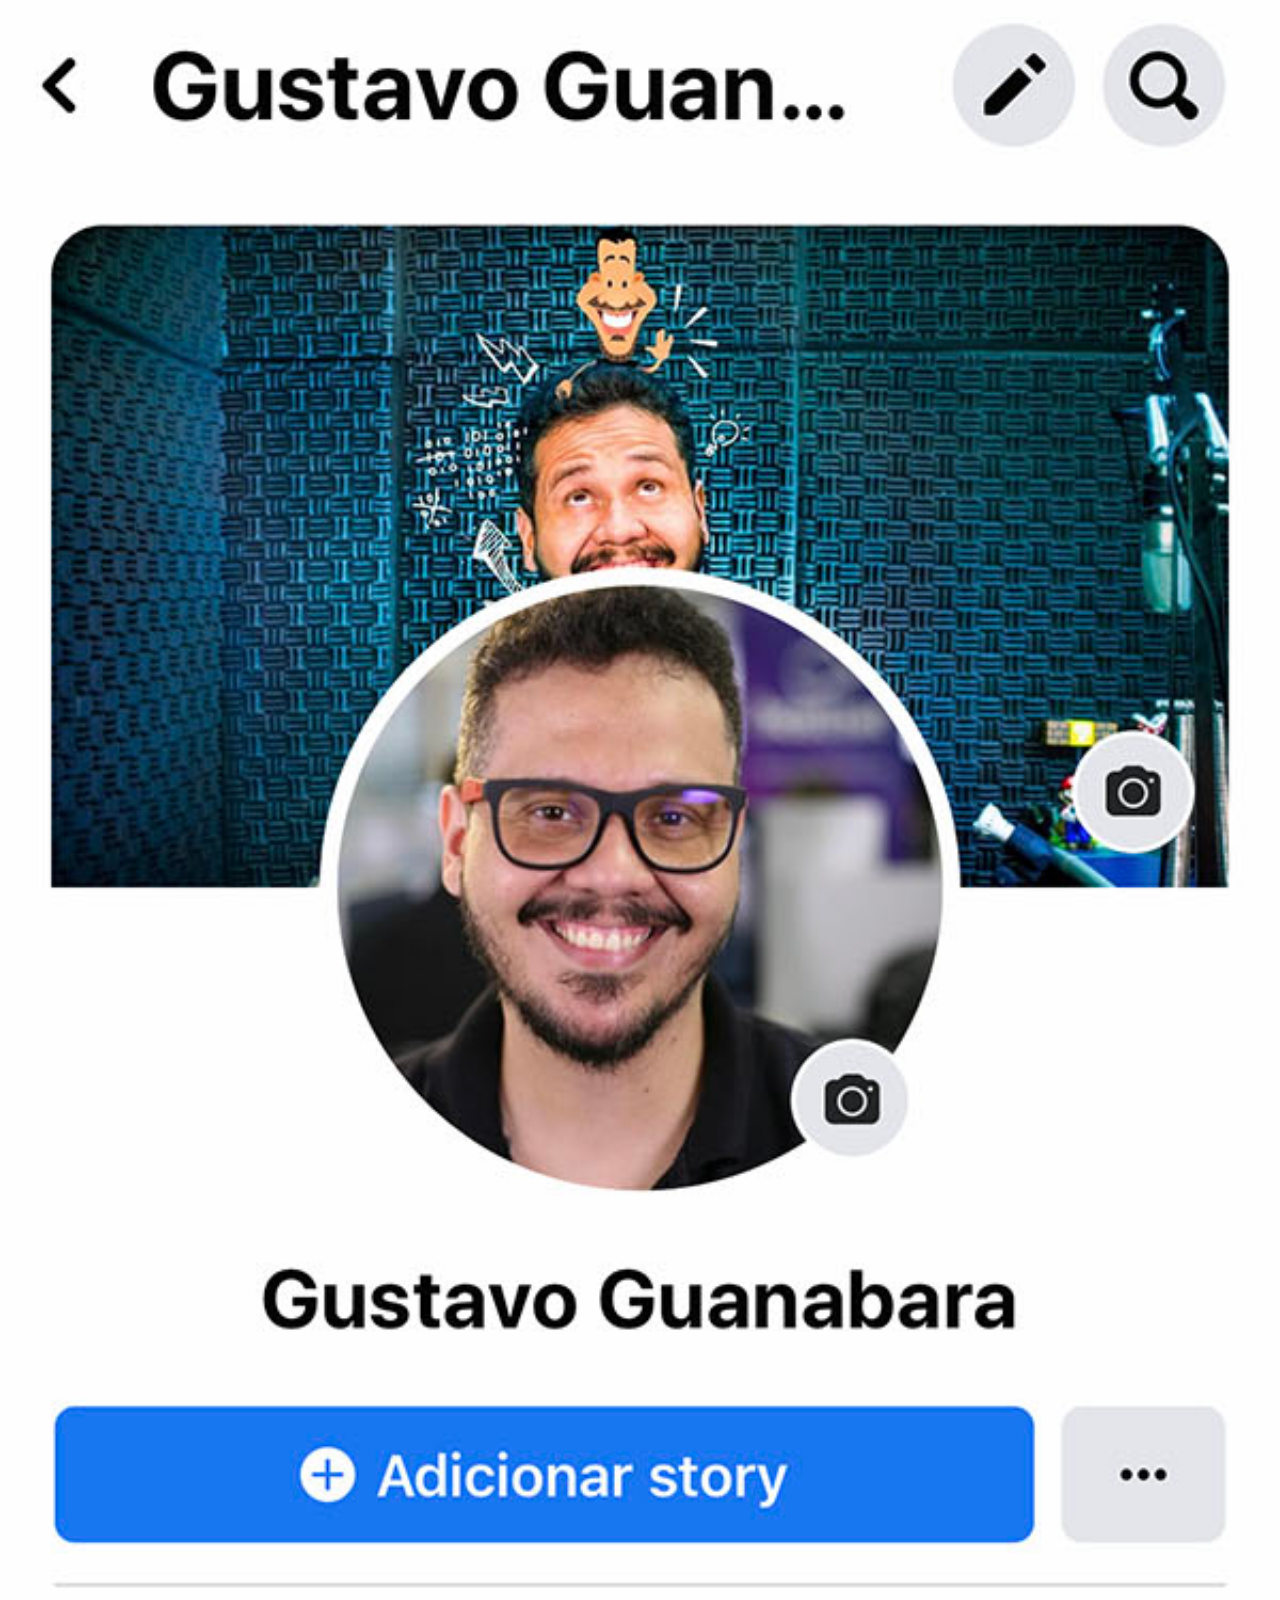
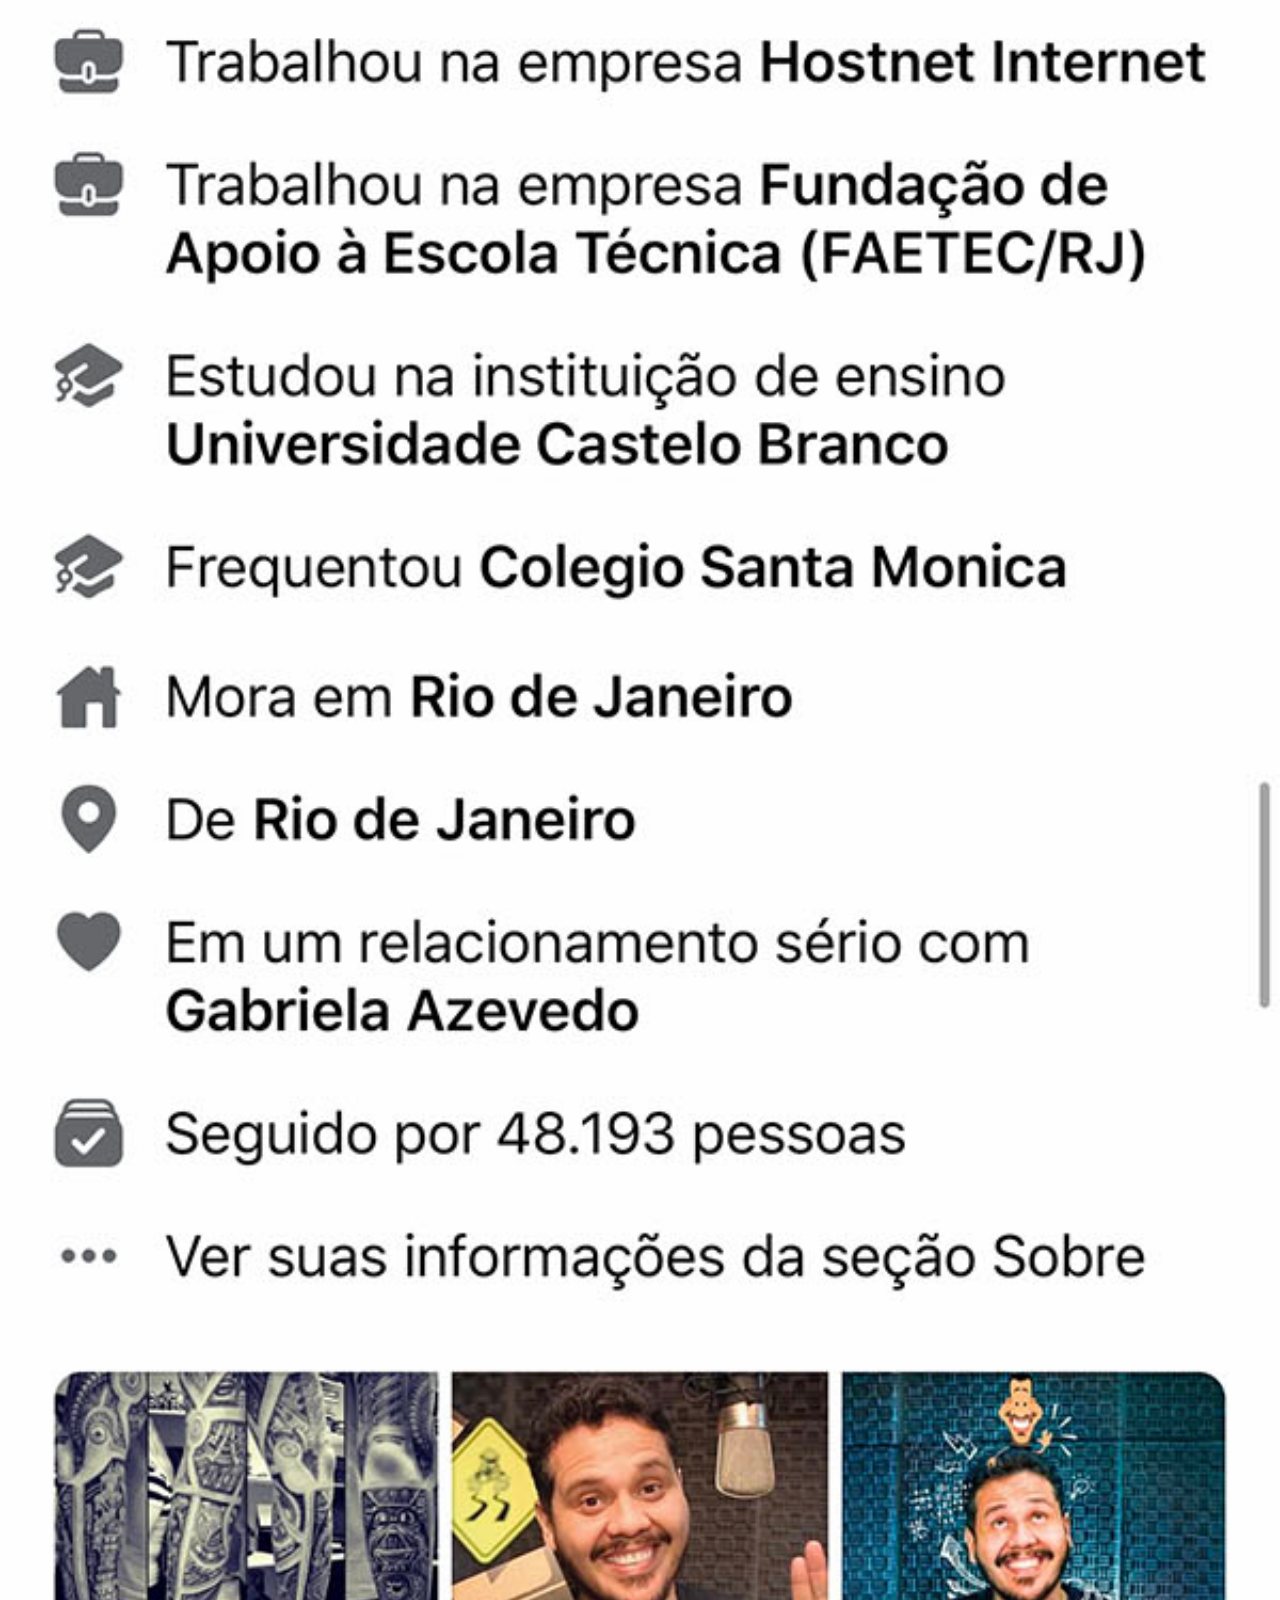
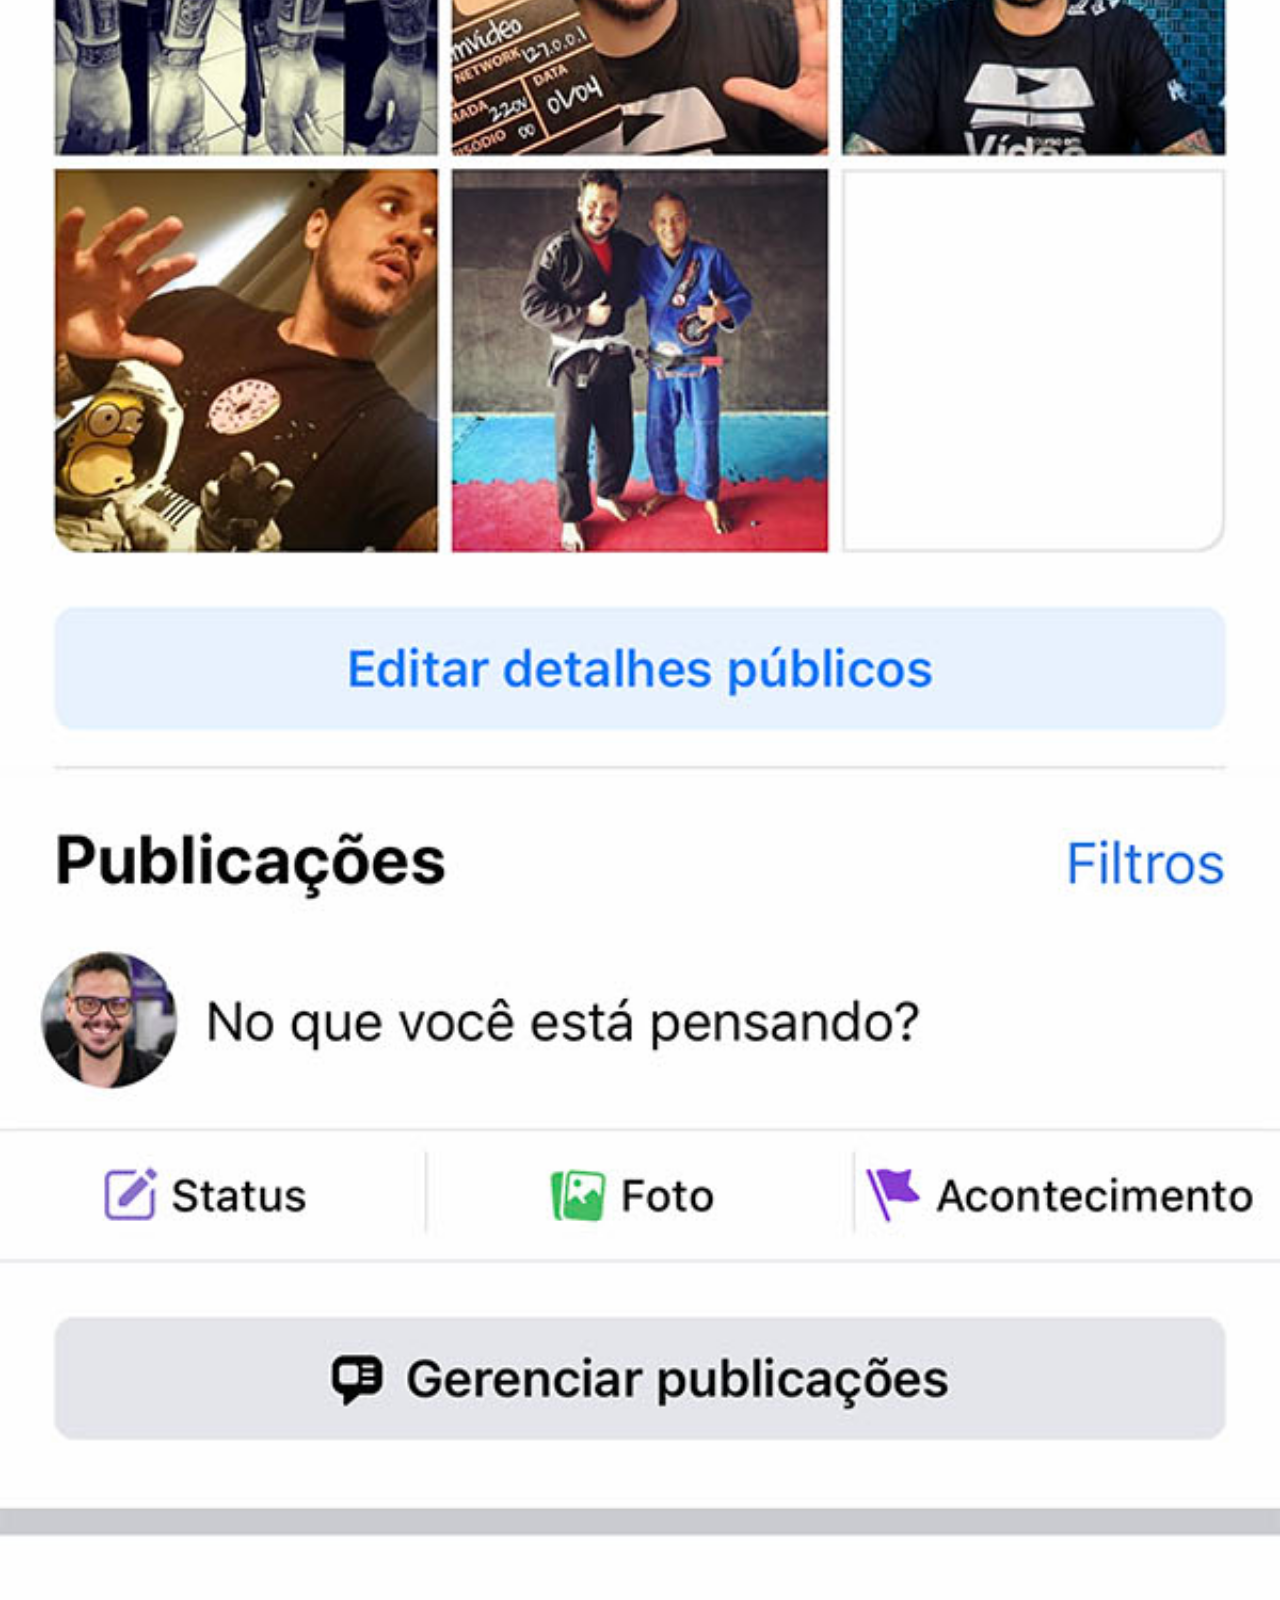
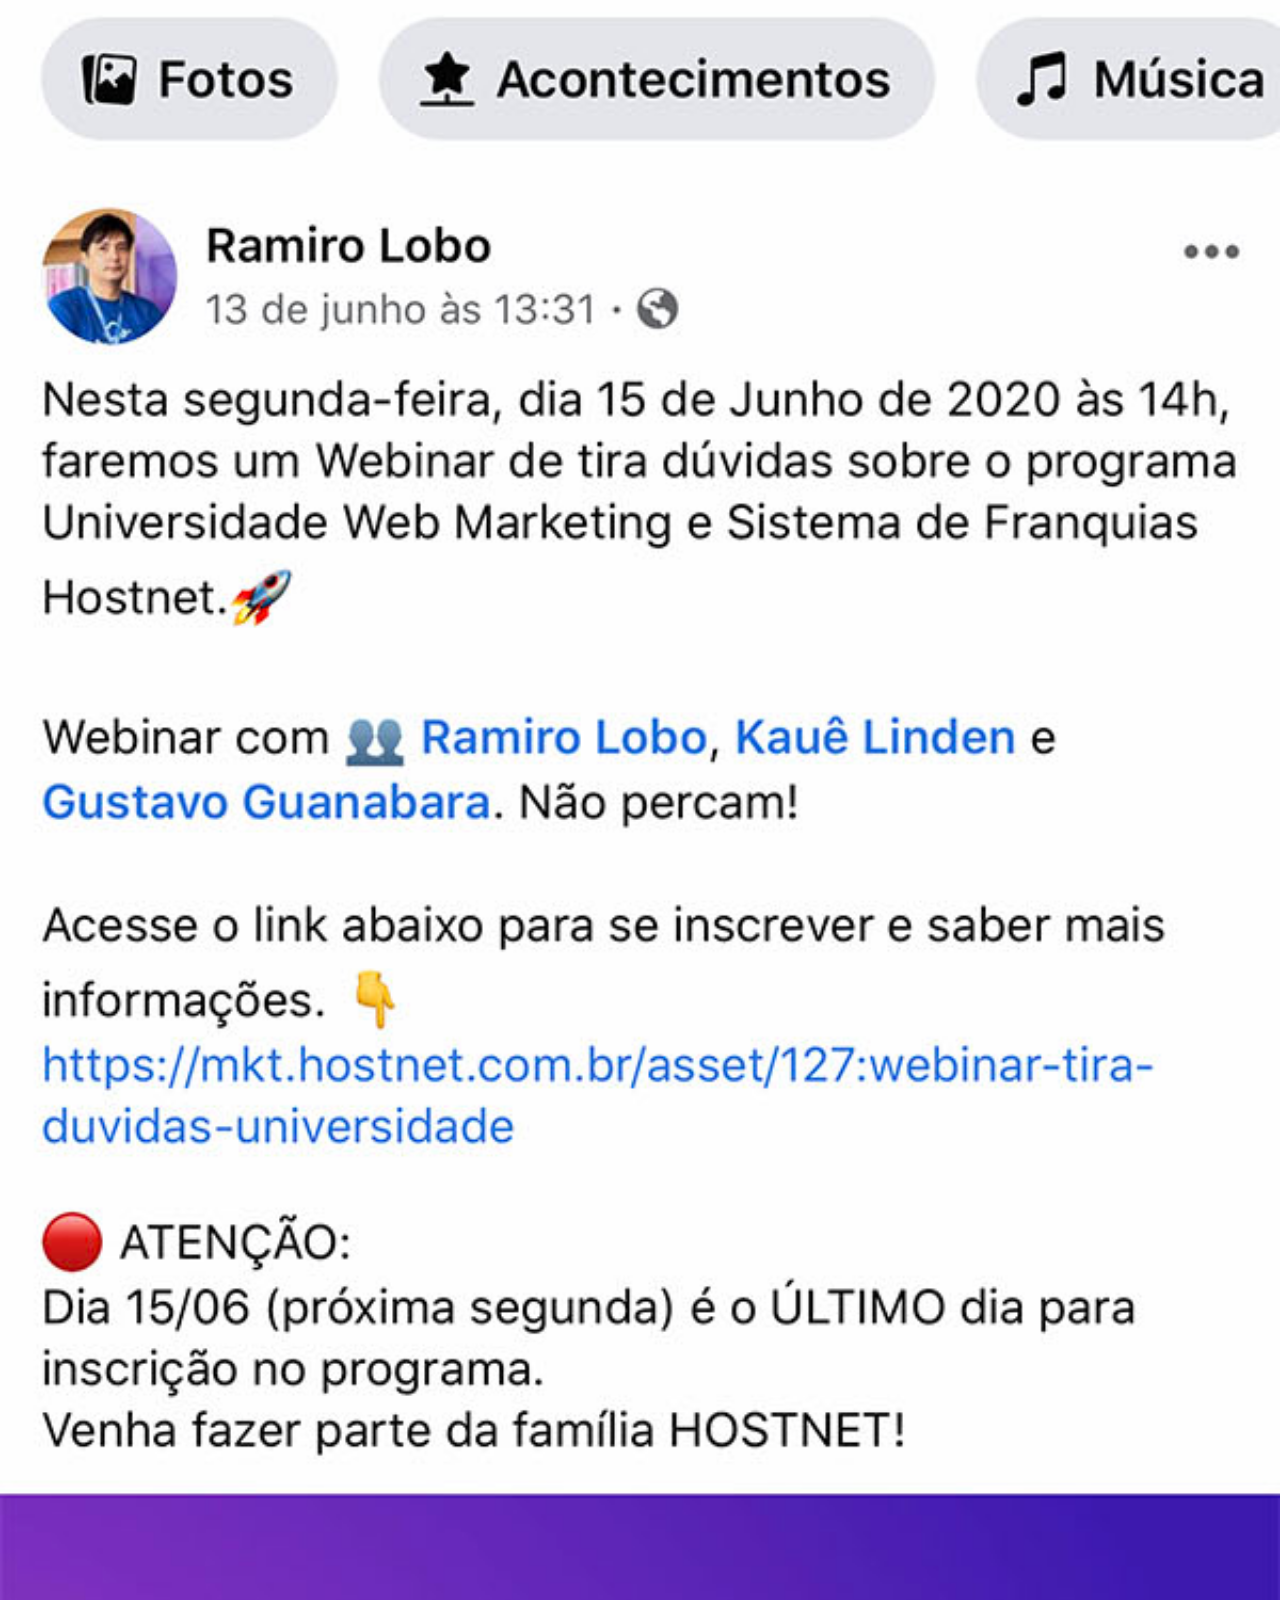
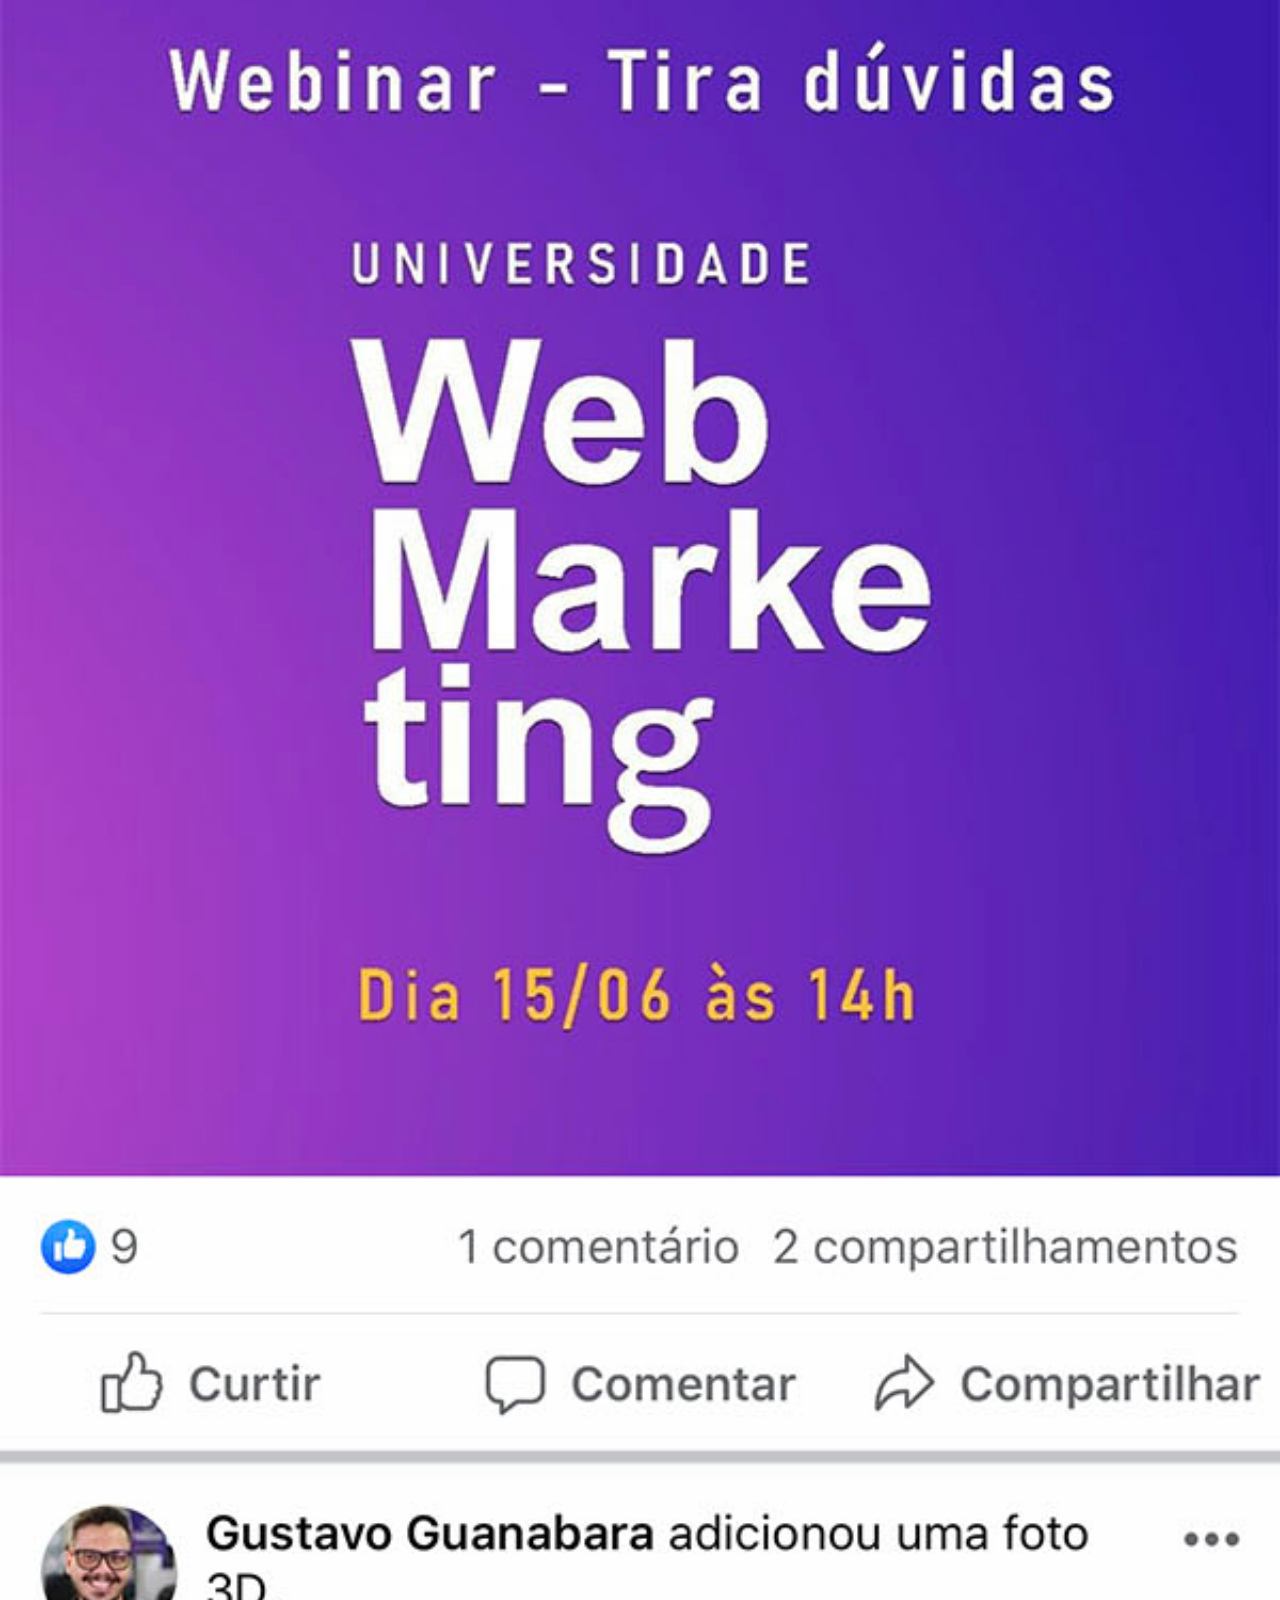
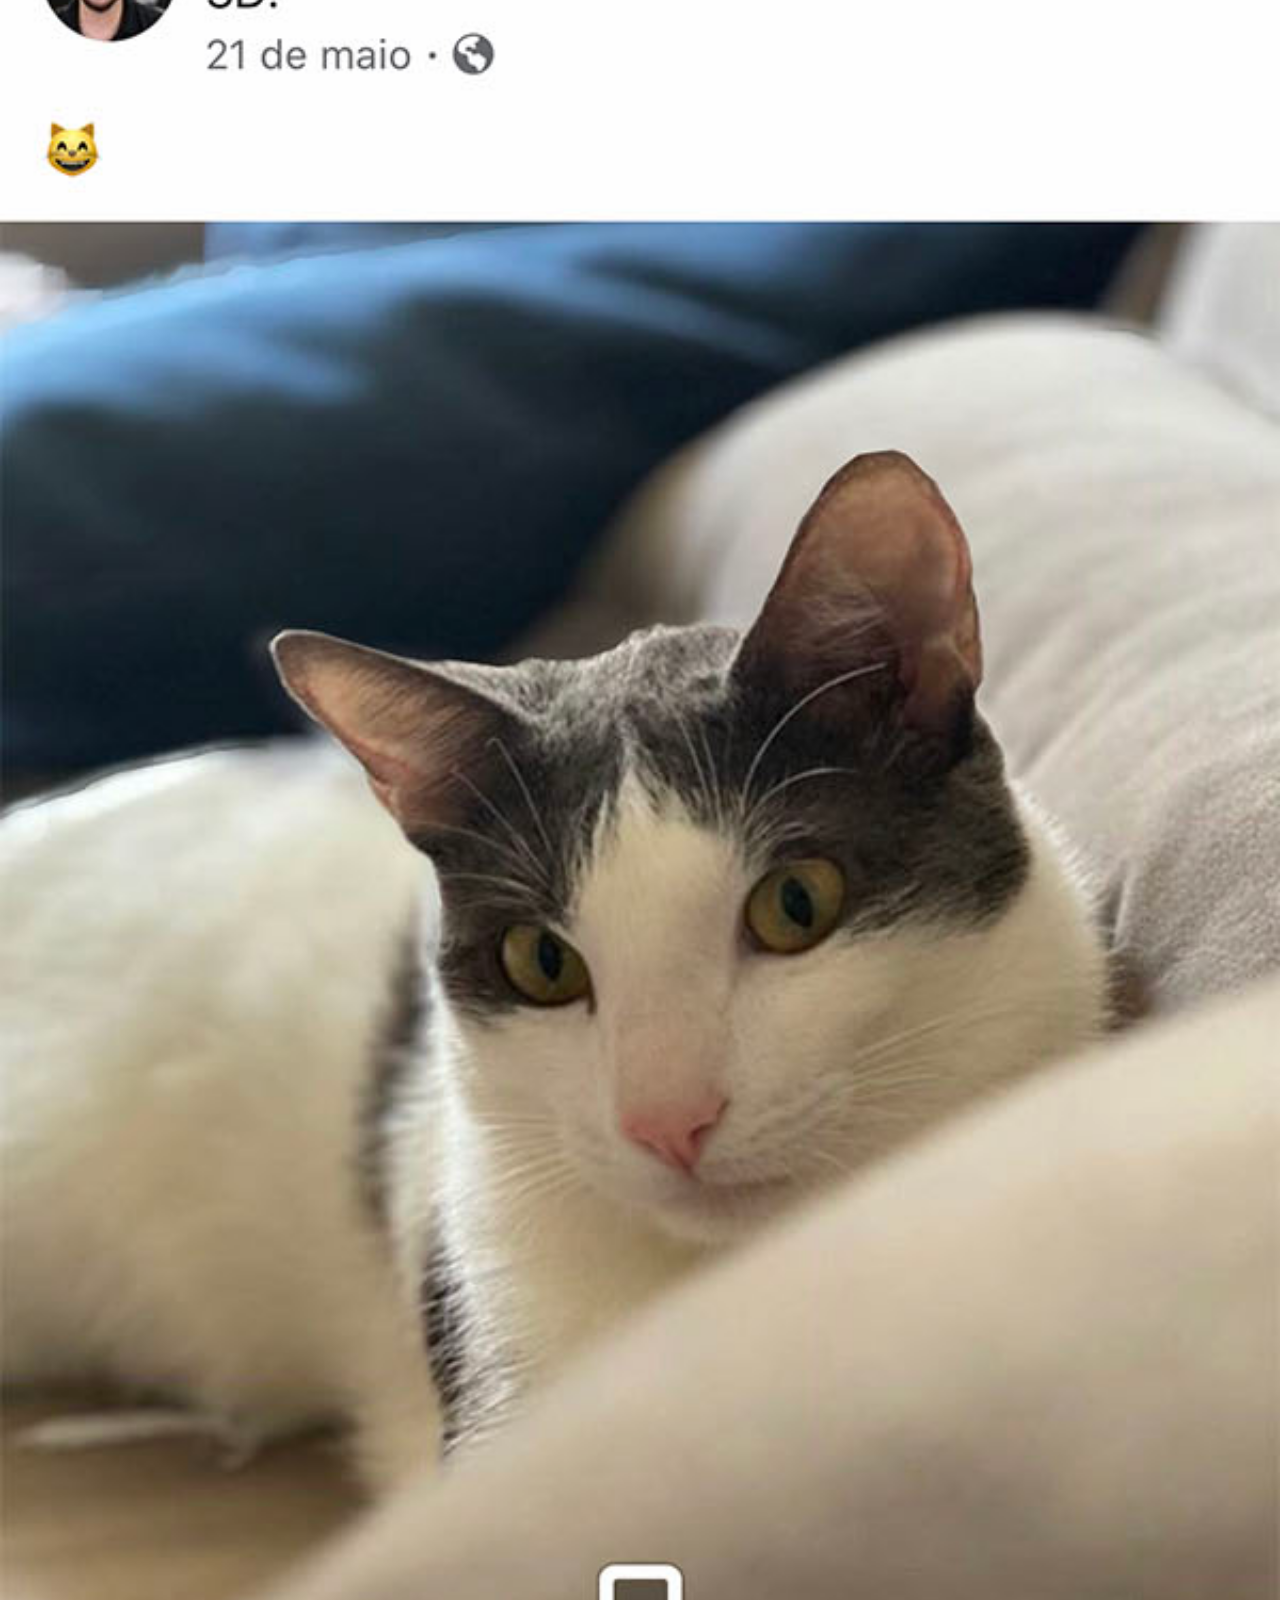
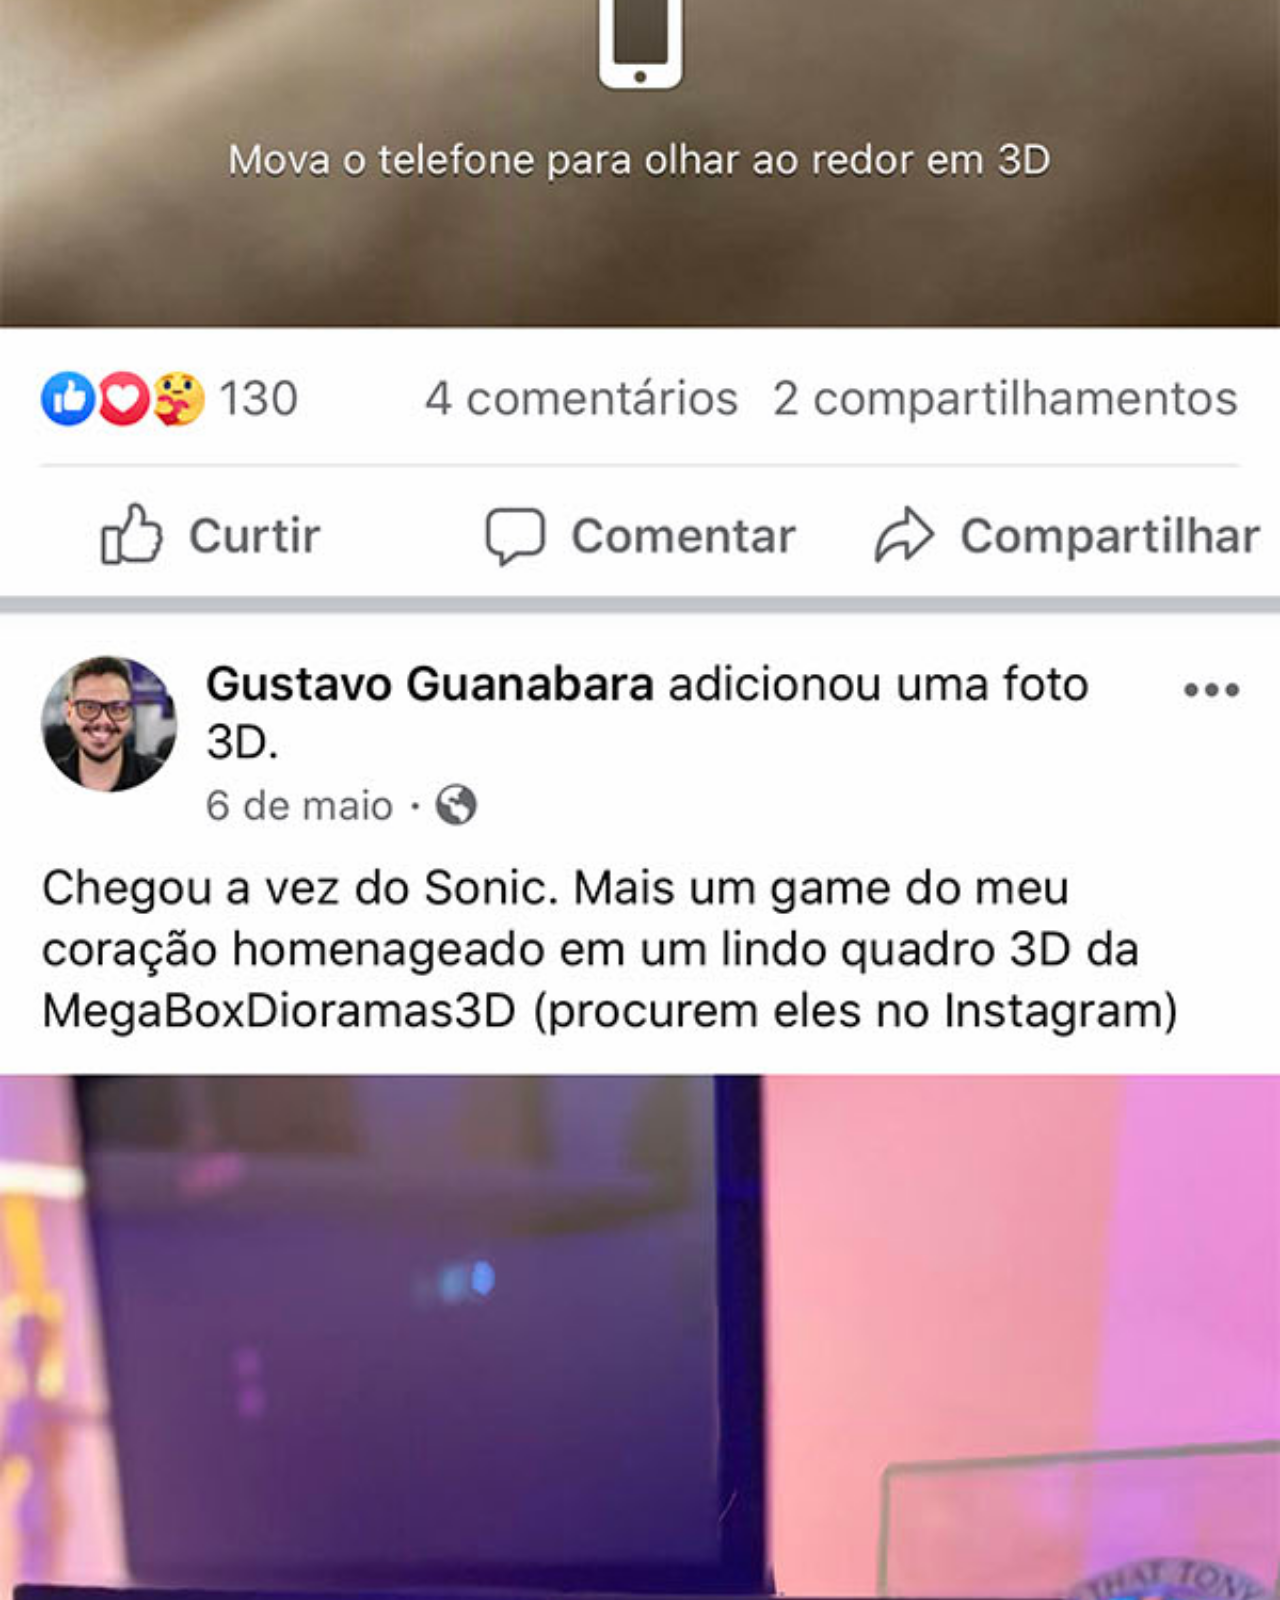
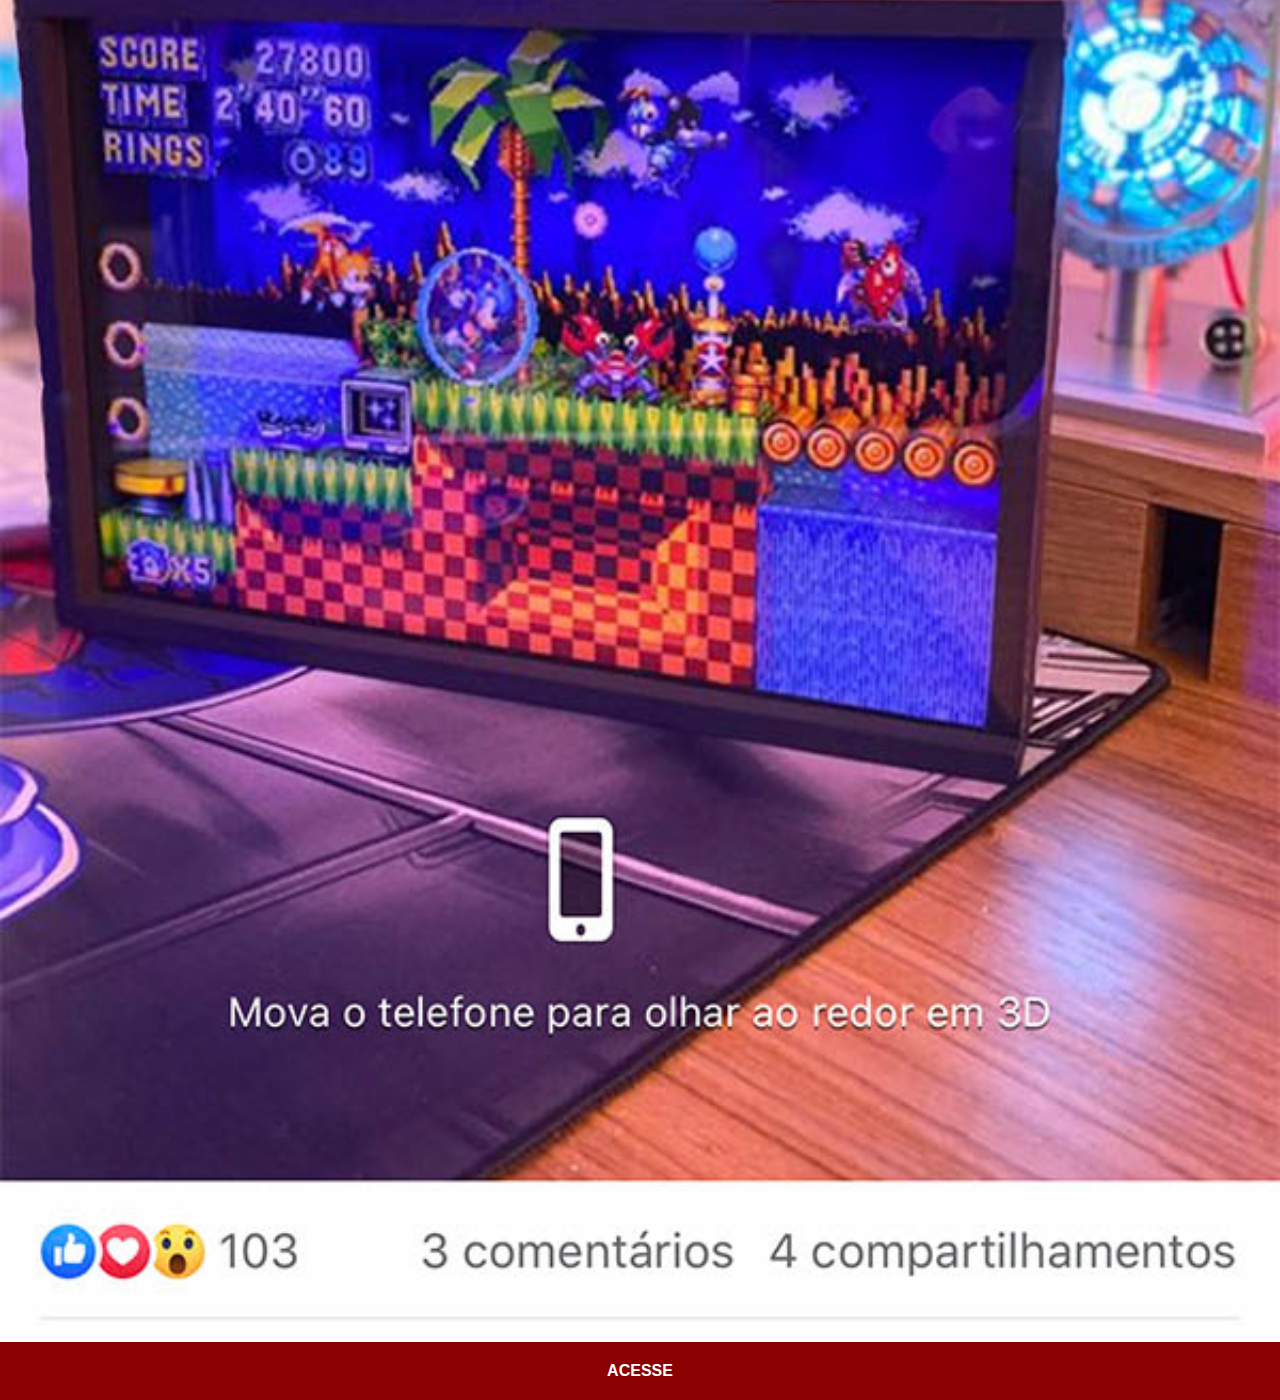
==== facebook.html @ b3a259be "Links para redes criadas" ====
<!DOCTYPE html>
<html lang="pt-br">
<head>
    <meta charset="UTF-8">
    <meta name="viewport" content="width=device-width, initial-scale=1.0">
    <title>Facebook</title>
    <link rel="stylesheet" href="estilos/social.css">
</head>
<body>
    <img src="imagens/tela-facebook.jpg" alt="Facebook">
    <a href="https://www.facebook.com/gustavoguanabara/?locale=pt_BR" target="_blank">ACESSE</a>
</body>
</html>
---- estilos/social.css ----
@charset "UTF-8";

*{
    margin: 0px;
    padding: 0px;
    font-family: Arial, Helvetica, sans-serif;
}

::-webkit-scrollbar { /* Esconde a barra de rolagem*/
    width: 0px;
    height: 0px;
}

img {
    width: 100vw;
}

a {
   display: block; 
   background-color: darkred;
   color: white;
   padding: 20px;
   text-align: center;
   font-weight: bolder;
   text-decoration: none;
}

a:hover {
    background-color: red;
}
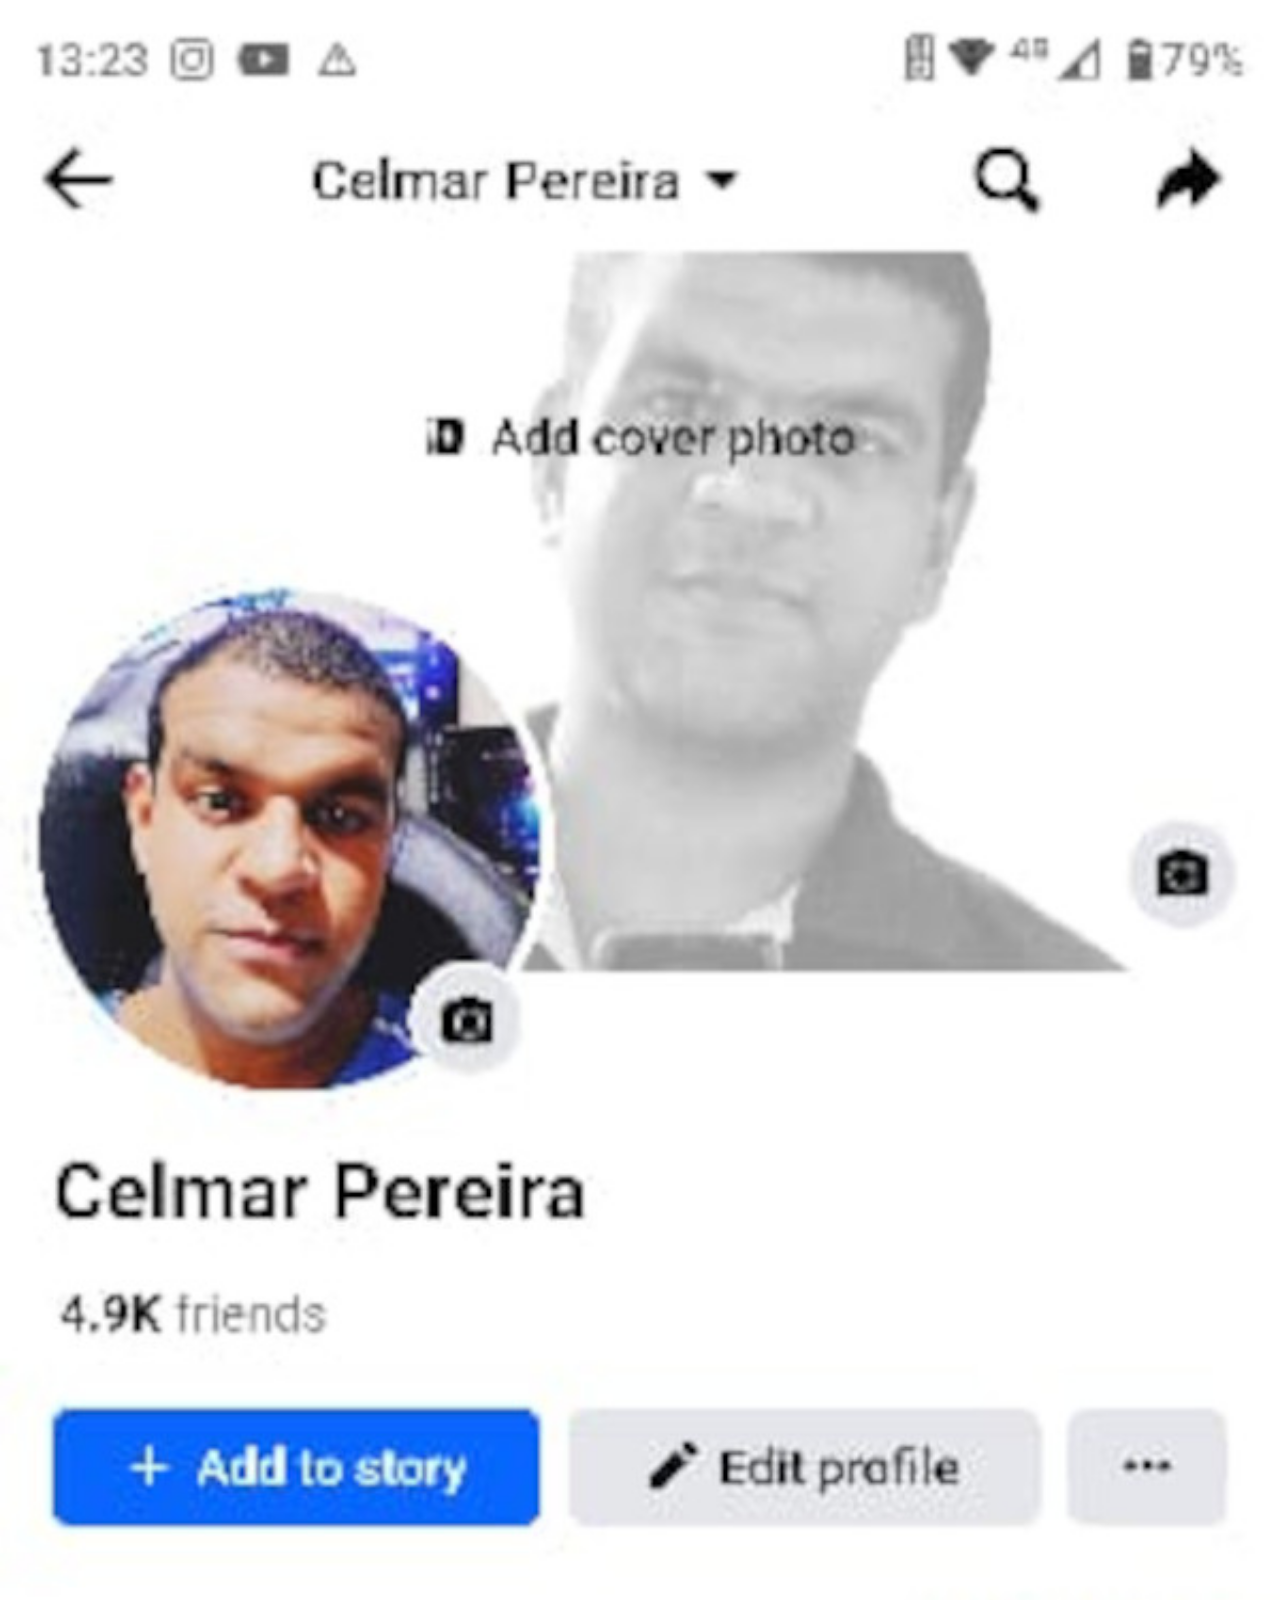
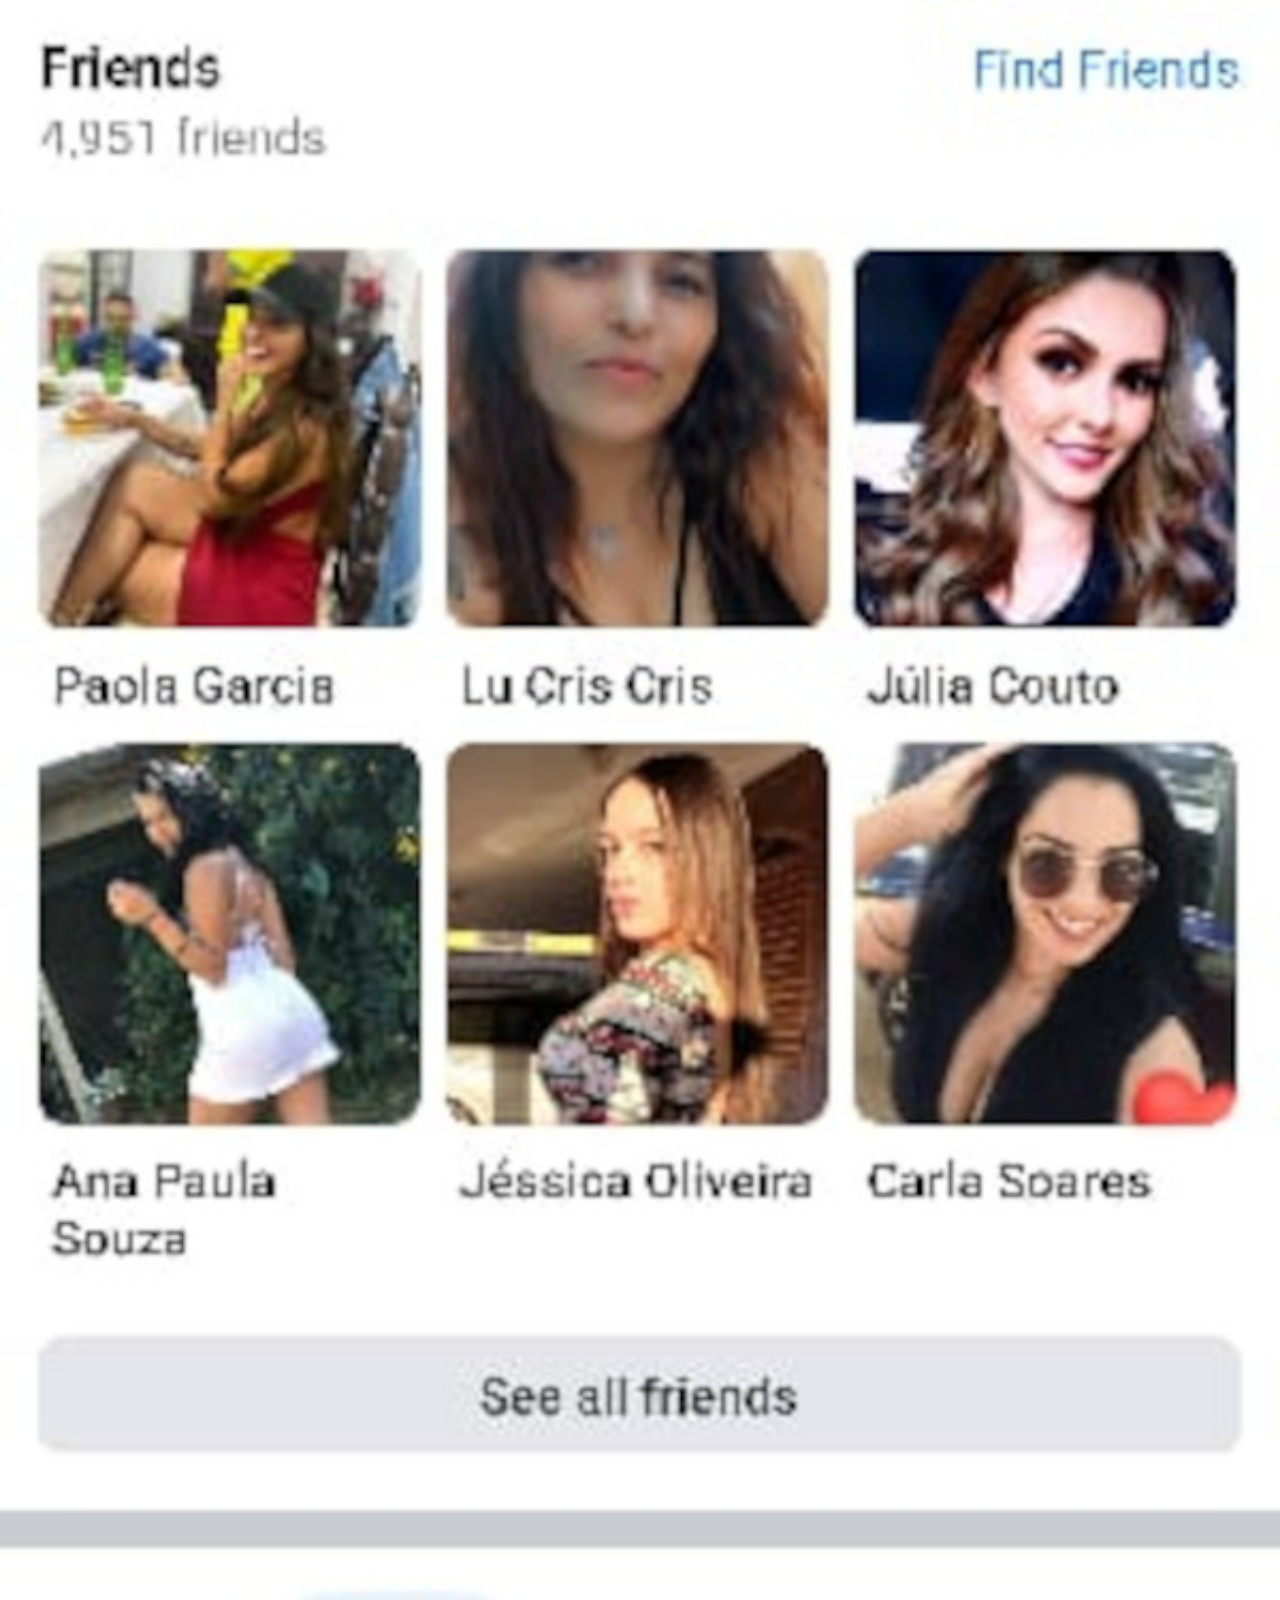
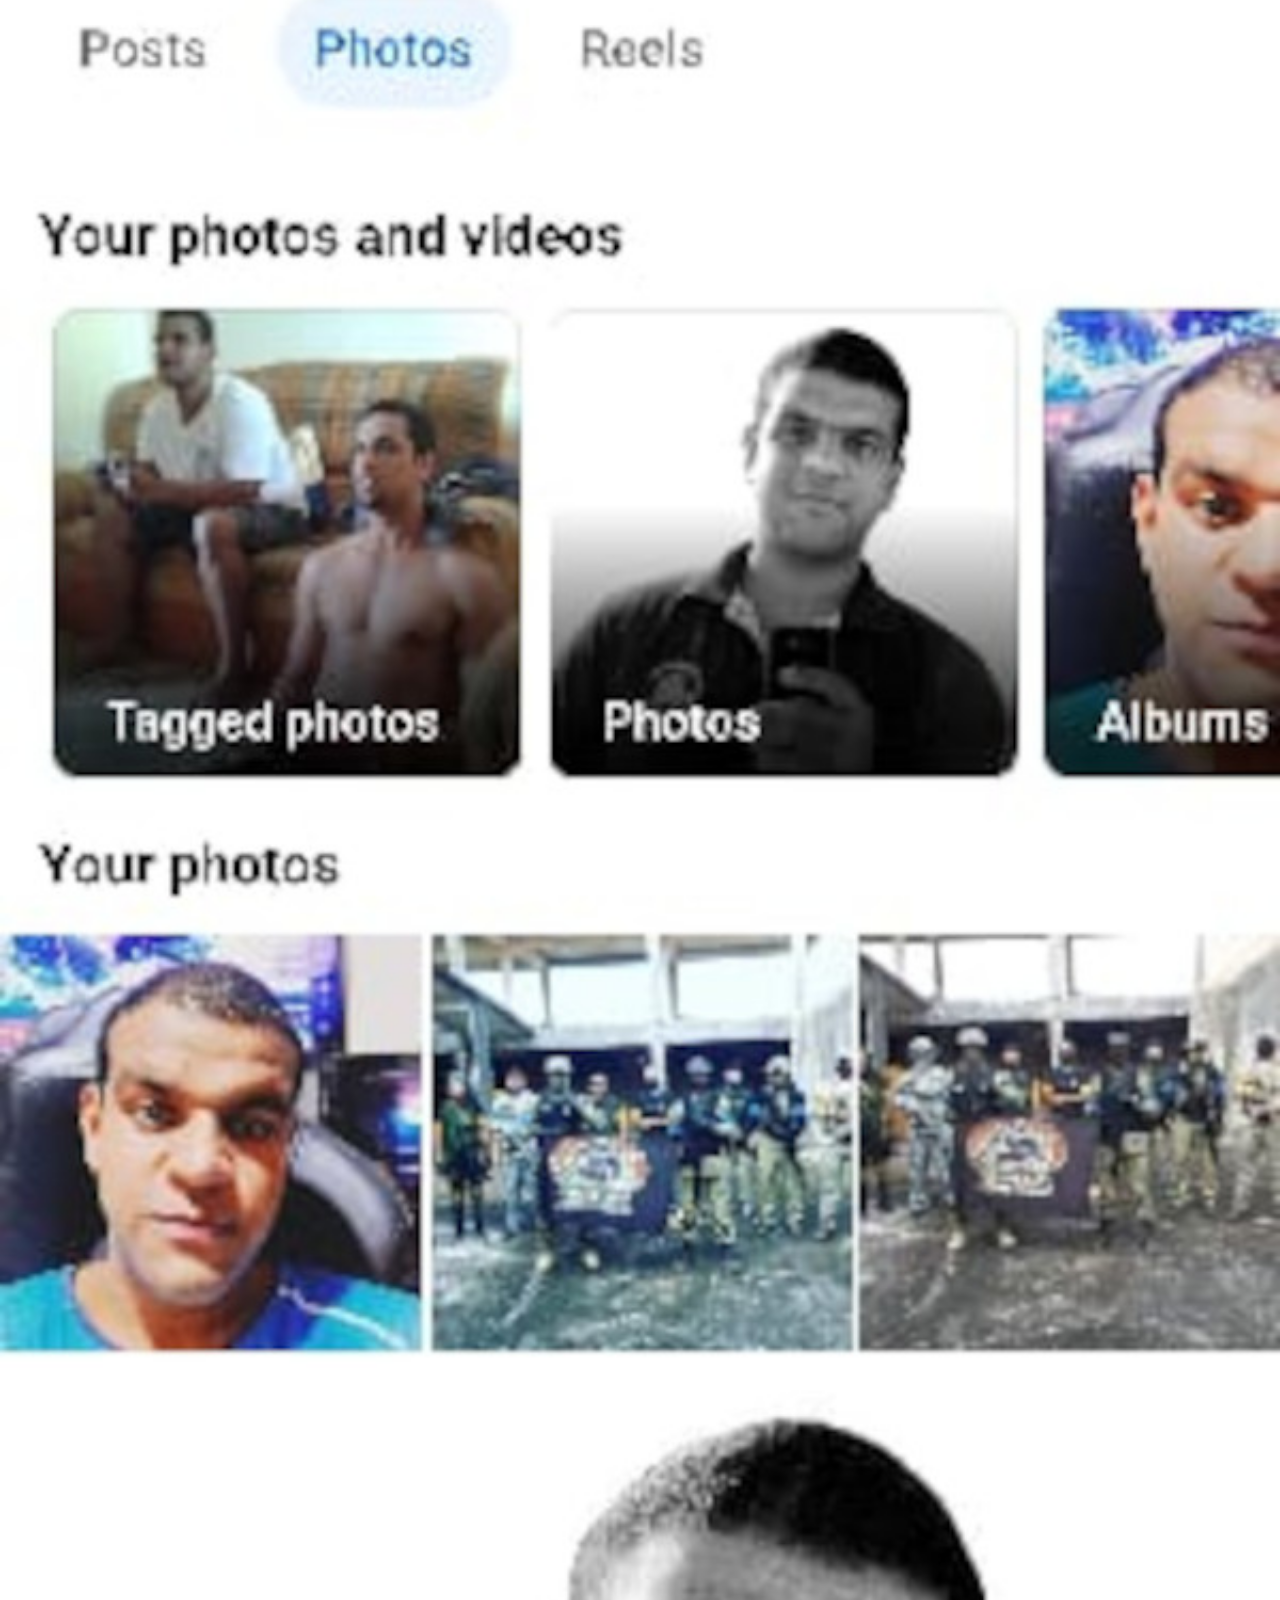
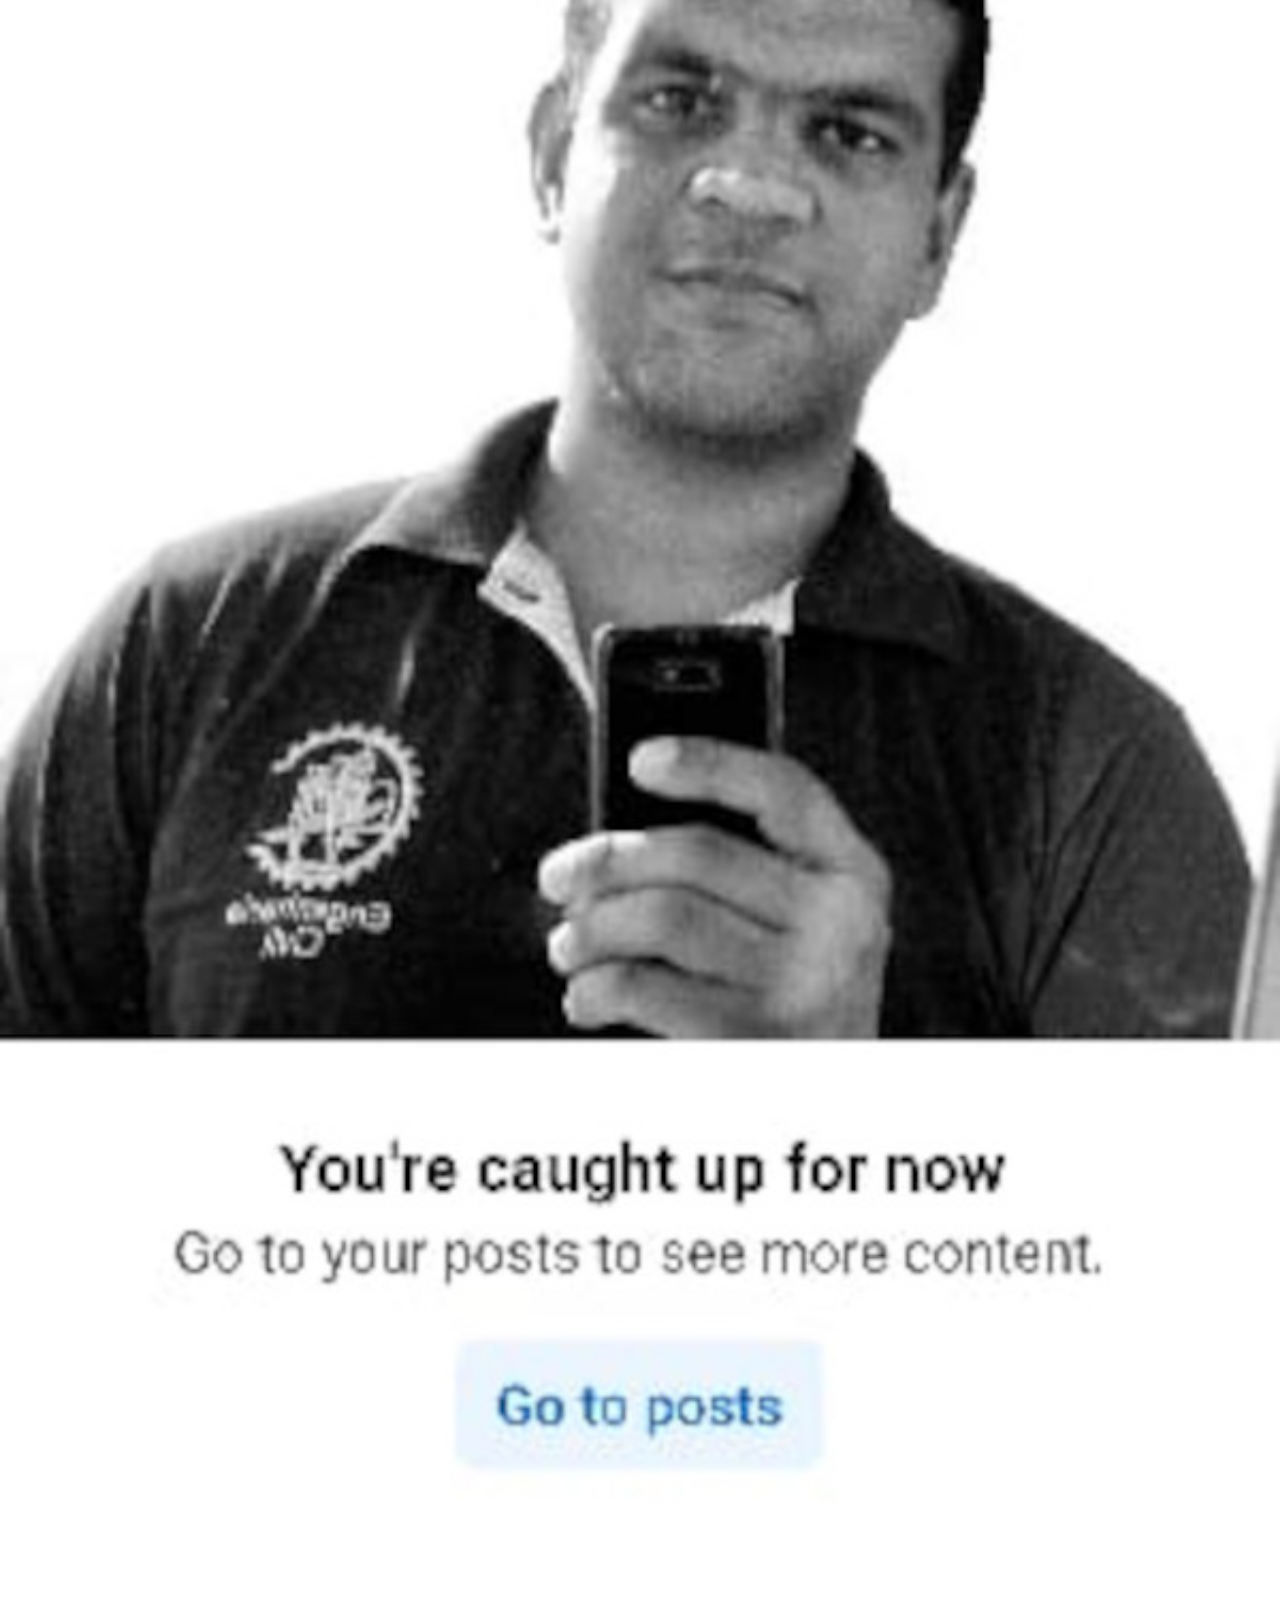
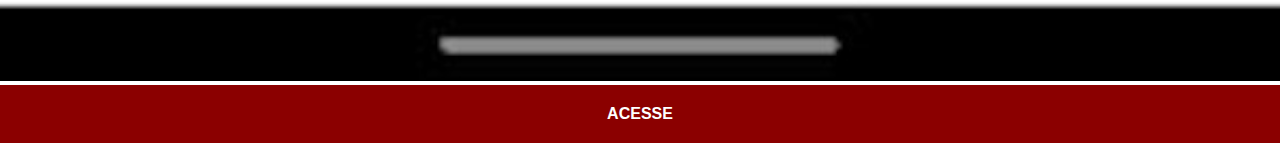
==== commit 55a35f53: "Meu site social atualizado com minhas imagens" ====
--- a/facebook.html
+++ b/facebook.html
@@ -8,6 +8,6 @@
 </head>
 <body>
     <img src="imagens/tela-facebook.jpg" alt="Facebook">
-    <a href="https://www.facebook.com/gustavoguanabara/?locale=pt_BR" target="_blank">ACESSE</a>
+    <a href="https://www.facebook.com/celmar.pereira/" target="_blank">ACESSE</a>
 </body>
 </html>